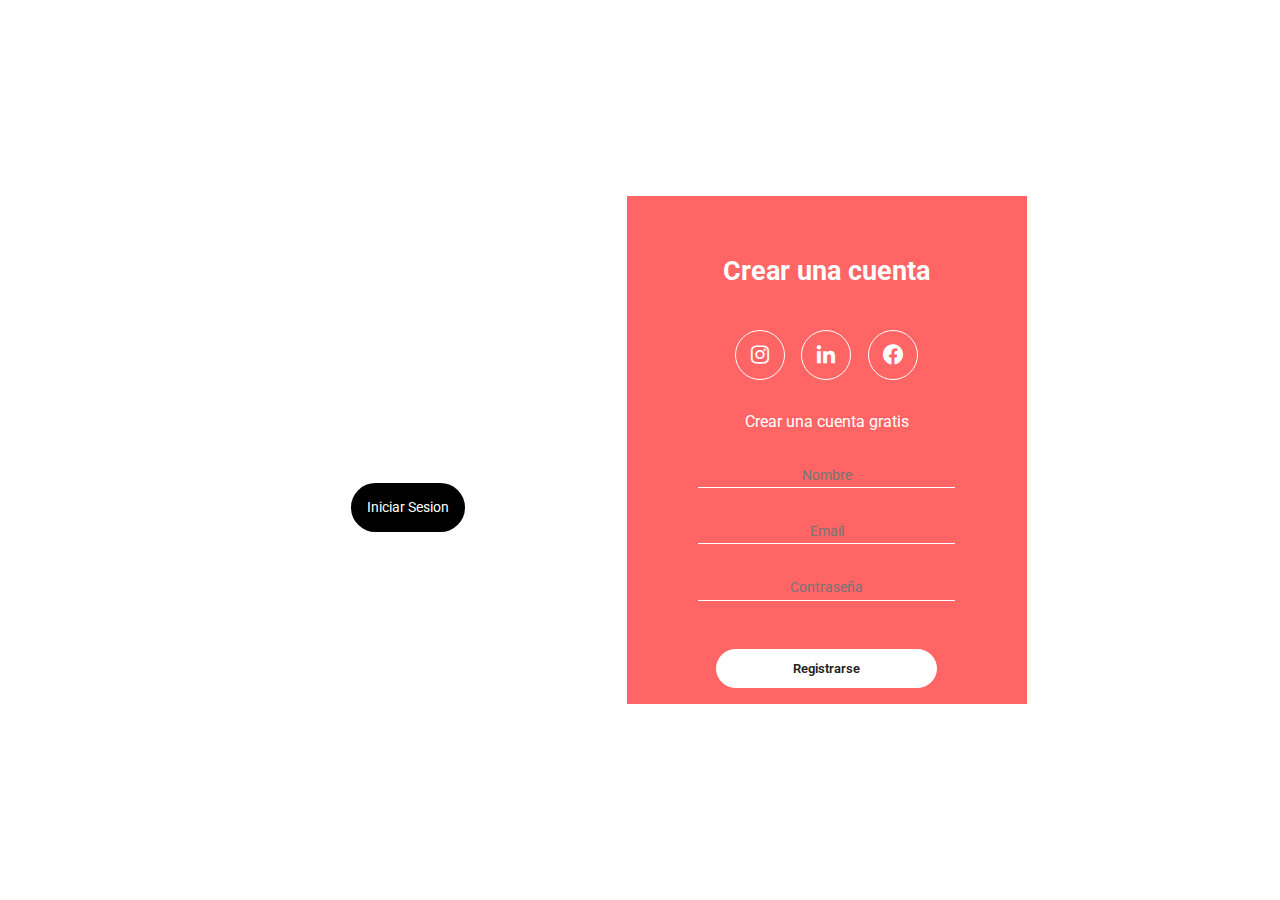
==== index.html @ 61be4610 "Initial commit" ====
<!DOCTYPE html>
<html lang="en">

<head>
    <meta charset="UTF-8">
    <meta http-equiv="X-UA-Compatible" content="IE=edge">
    <meta name="viewport" content="width=device-width, initial-scale=1.0">
    <link rel="stylesheet" href="style.css">
    <link rel="preconnect" href="https://fonts.googleapis.com">
    <link rel="preconnect" href="https://fonts.gstatic.com" crossorigin>
    <link href="https://fonts.googleapis.com/css2?family=Roboto:wght@400;700&display=swap" rel="stylesheet">
    <link href='https://unpkg.com/boxicons@2.1.1/css/boxicons.min.css' rel='stylesheet'>
    <title>Bienvenido</title>
</head>

<body>
    <div class="container-form sign-up">
        <div class="welcome-back">
            <div class="message">
                <h2>¡Bienvenido!</h2>
                <p>Si tienes una cuenta, por favor inicia sesion aqui</p>
                <a href="index2.html">
                <button class="sign-up-btn">Iniciar Sesion </button>
                </a>
        </div>
        <form class="formulario">
            <h2 class="create-account">Crear una cuenta</h2>
            <div class="iconos">
                <div class="border-icon">
                    <i class='bx bxl-instagram'></i>
                </div>
                <div class="border-icon">
                    <i class='bx bxl-linkedin' ></i>
                </div>
                <div class="border-icon">
                    <i class='bx bxl-facebook-circle' ></i>
                </div>
            </div>
            <p class="cuenta-gratis">Crear una cuenta gratis</p>
            <input type="text" placeholder="Nombre">
            <input type="email" placeholder="Email">
            <input type="password" placeholder="Contraseña">
            <input type="button" value="Registrarse">
        </form>
    </div>
    <div class="container-form sign-in">
        <form class="formulario">
            <h2 class="create-account">Iniciar Sesion</h2>
            <div class="iconos">
                <div class="border-icon">
                    <i class='bx bxl-instagram'></i>
                </div>
                <div class="border-icon">
                    <i class='bx bxl-linkedin' ></i>
                </div>
                <div class="border-icon">
                    <i class='bx bxl-facebook-circle' ></i>
                </div>
            </div>
            <p class="cuenta-gratis">¿Aun no tienes una cuenta?</p>
            <input type="email" placeholder="Email">
            <input type="password" placeholder="Contraseña">
            <input type="button" value="Iniciar Sesion">
        </form>
        <div class="welcome-back">
            <div class="message">
                <h2>Bienvenido de nuevo</h2>
                <p>Si aun no tienes una cuenta por favor registrese aqui</p>
                <button class="sign-in-btn">Registrarse</button>
            </div>
        </div>
    </div>
    <script src="script.js"></script>
</body>

</html>
---- style.css ----
* {
    margin: 0;
    padding: 0;
    box-sizing: border-box;
    font-family: 'Roboto', sans-serif;
}

body {
    height: 100vh;
    display: flex;
    align-items: center;
    justify-content: center;
    background-image: url(img/tiorene.jpg);
    background-position: center;
    background-repeat: no-repeat;
    background-size: cover;
    color: #fff;
}

.container-form {
    width: 90%;
    height: 90vh;
    display: flex;
    justify-content: space-around;
    transition:  all .5s ease-out;
}

.welcome-back {
    display: flex;
    align-items: center;
    text-align: center;
}

.message {
    padding: 1rem;
}

.message h2 {
    font-size: 1.7rem;
    padding: 1rem 0;
}

.message button {
    padding: 1rem;
    font-weight: 400;
    background-color: #000000;
    border-radius: 2rem;
    border: none;
    outline: none;
    cursor: pointer;
    font-size: .9rem;
    margin-top: 2rem;
    transition: all .3s ease-in;
    color: #fff;
}

.message button:hover {
    background-color: #ff0000;
}

.formulario {
    width: 400px;
    padding: 1rem;
    margin: 2rem;
    background-color: rgba(255, 0, 0, 0.602);
    text-align: center;
}

.create-account {
    padding: 2.7rem 0;
    font-size: 1.7rem;
}

.iconos {
    width: 200px;
    display: flex;
    justify-content: space-around;
    margin: auto;
}

.border-icon {
    height: 20px;
    width: 20px;
    display: flex;
    align-items: center;
    justify-content: center;
    padding: 1.5rem;
    border: solid thin white;
    border-radius: 50%;
    font-size: 1.5rem;
    transition: all .3s ease-in;
}

.border-icon:hover {
    background-color: #000000;
    cursor: pointer;
}

.cuenta-gratis {
    padding: 2rem 0;
}

.formulario input {
    width: 70%;
    display: block;
    margin: auto;
    margin-bottom: 2rem;
    background-color: transparent;
    border: none;
    border-bottom: white thin solid;
    text-align: center;
    outline: none;
    padding: .2rem 0;
    font-size: .9rem;
    color: white;
}

.formulario input[type="button"] {
    width: 60%;
    margin: auto;
    border: solid thin white;
    padding: .7rem;
    border-radius: 2rem;
    background-color: white;
    font-weight: 600;
    margin-top: 3rem;
    font-size: .8rem;
    cursor: pointer;
    color: #222;
}

.sign-in {
    position: absolute;
    opacity: 0;
    visibility: hidden;
}

.sign-in.active {
    opacity: 1;
    visibility: visible;
}

.sign-up.active {
    opacity: 0;
    visibility: hidden;
}
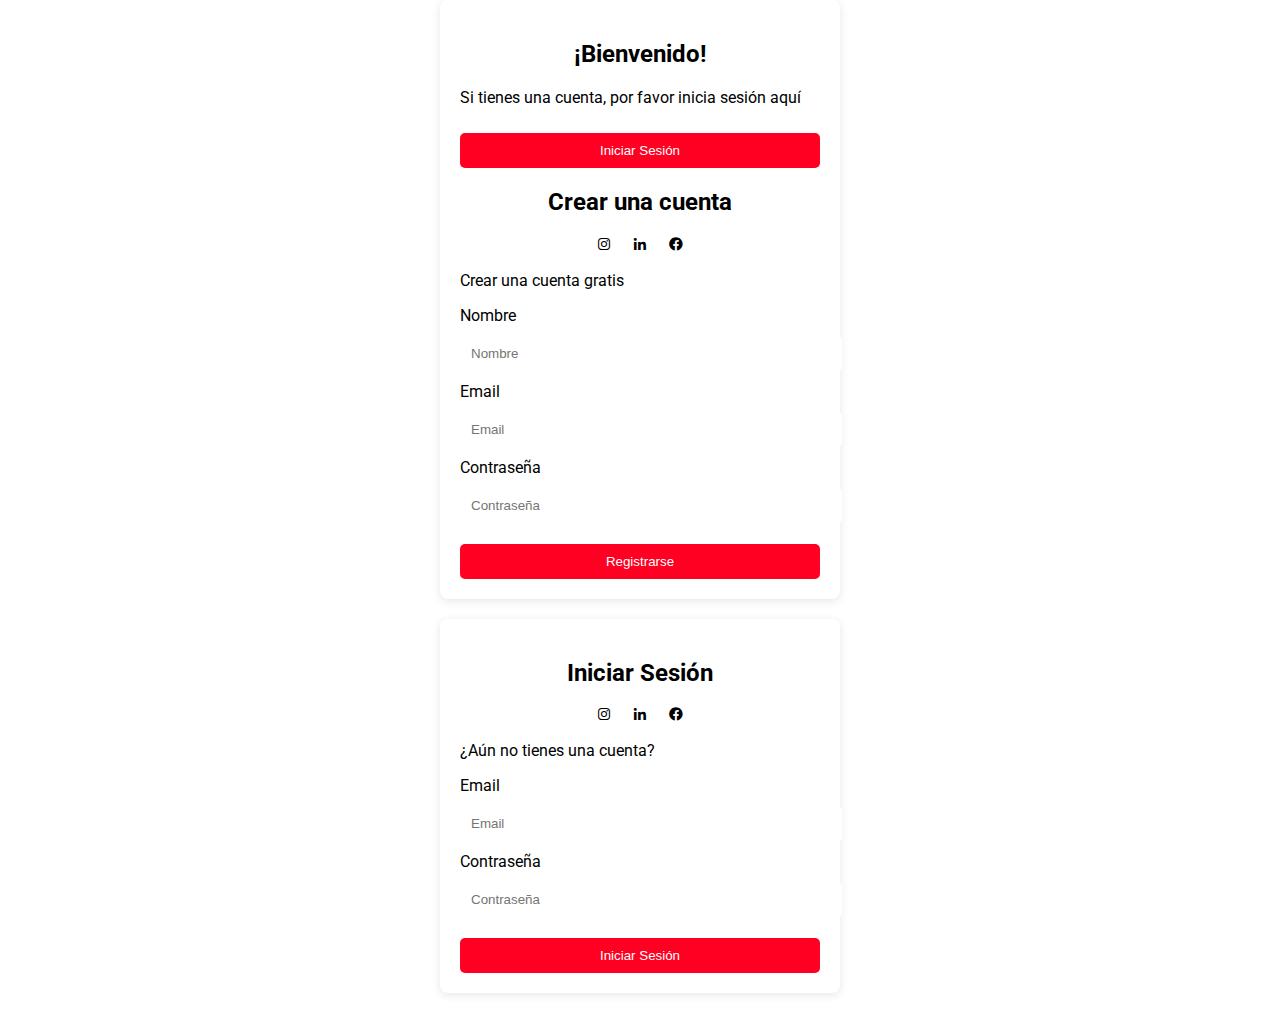
==== commit d14d1a22: "Initial commit" ====
--- a/index.html
+++ b/index.html
@@ -1,76 +1,78 @@
-<!DOCTYPE html>
-<html lang="en">
-
-<head>
-    <meta charset="UTF-8">
-    <meta http-equiv="X-UA-Compatible" content="IE=edge">
-    <meta name="viewport" content="width=device-width, initial-scale=1.0">
-    <link rel="stylesheet" href="style.css">
-    <link rel="preconnect" href="https://fonts.googleapis.com">
-    <link rel="preconnect" href="https://fonts.gstatic.com" crossorigin>
-    <link href="https://fonts.googleapis.com/css2?family=Roboto:wght@400;700&display=swap" rel="stylesheet">
-    <link href='https://unpkg.com/boxicons@2.1.1/css/boxicons.min.css' rel='stylesheet'>
-    <title>Bienvenido</title>
-</head>
-
-<body>
-    <div class="container-form sign-up">
-        <div class="welcome-back">
-            <div class="message">
-                <h2>¡Bienvenido!</h2>
-                <p>Si tienes una cuenta, por favor inicia sesion aqui</p>
-                <a href="index2.html">
-                <button class="sign-up-btn">Iniciar Sesion </button>
-                </a>
-        </div>
-        <form class="formulario">
-            <h2 class="create-account">Crear una cuenta</h2>
-            <div class="iconos">
-                <div class="border-icon">
-                    <i class='bx bxl-instagram'></i>
-                </div>
-                <div class="border-icon">
-                    <i class='bx bxl-linkedin' ></i>
-                </div>
-                <div class="border-icon">
-                    <i class='bx bxl-facebook-circle' ></i>
-                </div>
-            </div>
-            <p class="cuenta-gratis">Crear una cuenta gratis</p>
-            <input type="text" placeholder="Nombre">
-            <input type="email" placeholder="Email">
-            <input type="password" placeholder="Contraseña">
-            <input type="button" value="Registrarse">
-        </form>
-    </div>
-    <div class="container-form sign-in">
-        <form class="formulario">
-            <h2 class="create-account">Iniciar Sesion</h2>
-            <div class="iconos">
-                <div class="border-icon">
-                    <i class='bx bxl-instagram'></i>
-                </div>
-                <div class="border-icon">
-                    <i class='bx bxl-linkedin' ></i>
-                </div>
-                <div class="border-icon">
-                    <i class='bx bxl-facebook-circle' ></i>
-                </div>
-            </div>
-            <p class="cuenta-gratis">¿Aun no tienes una cuenta?</p>
-            <input type="email" placeholder="Email">
-            <input type="password" placeholder="Contraseña">
-            <input type="button" value="Iniciar Sesion">
-        </form>
-        <div class="welcome-back">
-            <div class="message">
-                <h2>Bienvenido de nuevo</h2>
-                <p>Si aun no tienes una cuenta por favor registrese aqui</p>
-                <button class="sign-in-btn">Registrarse</button>
-            </div>
-        </div>
-    </div>
-    <script src="script.js"></script>
-</body>
-
-</html>+<!DOCTYPE html>
+<html lang="en">
+
+<head>
+    <meta charset="UTF-8">
+    <meta http-equiv="X-UA-Compatible" content="IE=edge">
+    <meta name="viewport" content="width=device-width, initial-scale=1.0">
+    <link rel="stylesheet" href="style.css">
+    <link rel="preconnect" href="https://fonts.googleapis.com">
+    <link rel="preconnect" href="https://fonts.gstatic.com" crossorigin>
+    <link href="https://fonts.googleapis.com/css2?family=Roboto:wght@400;700&display=swap" rel="stylesheet">
+    <link href='https://unpkg.com/boxicons@2.1.1/css/boxicons.min.css' rel='stylesheet'>
+    <title>Bienvenido</title>
+</head>
+
+<body>
+    <div class="container">
+        <div class="form-container sign-up">
+            <div class="welcome-back">
+                <div class="message">
+                    <h2>¡Bienvenido!</h2>
+                    <p>Si tienes una cuenta, por favor inicia sesión aquí</p>
+                    <a href="index2.html">
+                        <button class="sign-up-btn">Iniciar Sesión</button>
+                    </a>
+                </div>
+            </div>
+            <form class="formulario" action="register.php" method="POST">
+                <h2 class="create-account">Crear una cuenta</h2>
+                <div class="iconos">
+                    <div class="border-icon">
+                        <i class='bx bxl-instagram'></i>
+                    </div>
+                    <div class="border-icon">
+                        <i class='bx bxl-linkedin'></i>
+                    </div>
+                    <div class="border-icon">
+                        <i class='bx bxl-facebook-circle'></i>
+                    </div>
+                </div>
+                <p class="cuenta-gratis">Crear una cuenta gratis</p>
+                <label for="name">Nombre</label>
+                <input type="text" id="name" name="name" placeholder="Nombre" required>
+                <label for="email">Email</label>
+                <input type="email" id="email" name="email" placeholder="Email" required>
+                <label for="password">Contraseña</label>
+                <input type="password" id="password" name="password" placeholder="Contraseña" required>
+                <button type="submit">Registrarse</button>
+            </form>
+        </div>
+
+        <div class="form-container sign-in">
+            <form class="formulario" action="login.php" method="POST">
+                <h2 class="create-account">Iniciar Sesión</h2>
+                <div class="iconos">
+                    <div class="border-icon">
+                        <i class='bx bxl-instagram'></i>
+                    </div>
+                    <div class="border-icon">
+                        <i class='bx bxl-linkedin'></i>
+                    </div>
+                    <div class="border-icon">
+                        <i class='bx bxl-facebook-circle'></i>
+                    </div>
+                </div>
+                <p class="cuenta-gratis">¿Aún no tienes una cuenta?</p>
+                <label for="login-email">Email</label>
+                <input type="email" id="login-email" name="login-email" placeholder="Email" required>
+                <label for="login-password">Contraseña</label>
+                <input type="password" id="login-password" name="login-password" placeholder="Contraseña" required>
+                <button type="submit">Iniciar Sesión</button>
+            </form>
+        </div>
+    </div>
+    <script src="script.js"></script>
+</body>
+
+</html>
--- a/style.css
+++ b/style.css
@@ -1,146 +1,84 @@
-* {
-    margin: 0;
-    padding: 0;
-    box-sizing: border-box;
-    font-family: 'Roboto', sans-serif;
-}
-
-body {
-    height: 100vh;
-    display: flex;
-    align-items: center;
-    justify-content: center;
-    background-image: url(img/tiorene.jpg);
-    background-position: center;
-    background-repeat: no-repeat;
-    background-size: cover;
-    color: #fff;
-}
-
-.container-form {
-    width: 90%;
-    height: 90vh;
-    display: flex;
-    justify-content: space-around;
-    transition:  all .5s ease-out;
-}
-
-.welcome-back {
-    display: flex;
-    align-items: center;
-    text-align: center;
-}
-
-.message {
-    padding: 1rem;
-}
-
-.message h2 {
-    font-size: 1.7rem;
-    padding: 1rem 0;
-}
-
-.message button {
-    padding: 1rem;
-    font-weight: 400;
-    background-color: #000000;
-    border-radius: 2rem;
-    border: none;
-    outline: none;
-    cursor: pointer;
-    font-size: .9rem;
-    margin-top: 2rem;
-    transition: all .3s ease-in;
-    color: #fff;
-}
-
-.message button:hover {
-    background-color: #ff0000;
-}
-
-.formulario {
-    width: 400px;
-    padding: 1rem;
-    margin: 2rem;
-    background-color: rgba(255, 0, 0, 0.602);
-    text-align: center;
-}
-
-.create-account {
-    padding: 2.7rem 0;
-    font-size: 1.7rem;
-}
-
-.iconos {
-    width: 200px;
-    display: flex;
-    justify-content: space-around;
-    margin: auto;
-}
-
-.border-icon {
-    height: 20px;
-    width: 20px;
-    display: flex;
-    align-items: center;
-    justify-content: center;
-    padding: 1.5rem;
-    border: solid thin white;
-    border-radius: 50%;
-    font-size: 1.5rem;
-    transition: all .3s ease-in;
-}
-
-.border-icon:hover {
-    background-color: #000000;
-    cursor: pointer;
-}
-
-.cuenta-gratis {
-    padding: 2rem 0;
-}
-
-.formulario input {
-    width: 70%;
-    display: block;
-    margin: auto;
-    margin-bottom: 2rem;
-    background-color: transparent;
-    border: none;
-    border-bottom: white thin solid;
-    text-align: center;
-    outline: none;
-    padding: .2rem 0;
-    font-size: .9rem;
-    color: white;
-}
-
-.formulario input[type="button"] {
-    width: 60%;
-    margin: auto;
-    border: solid thin white;
-    padding: .7rem;
-    border-radius: 2rem;
-    background-color: white;
-    font-weight: 600;
-    margin-top: 3rem;
-    font-size: .8rem;
-    cursor: pointer;
-    color: #222;
-}
-
-.sign-in {
-    position: absolute;
-    opacity: 0;
-    visibility: hidden;
-}
-
-.sign-in.active {
-    opacity: 1;
-    visibility: visible;
-}
-
-.sign-up.active {
-    opacity: 0;
-    visibility: hidden;
-}
+body {
+    font-family: 'Roboto', sans-serif;
+    margin: 0;
+    padding: 0;
+    display: flex;
+    justify-content: center;
+    align-items: center;
+    min-height: 100vh;
+    background-image: url(img/tiorene.jpg);
+    background-position: center;
+    background-repeat: no-repeat;
+    background-size: cover;
+    background-color: #ffffff;
+}
+
+.container {
+    display: flex;
+    flex-direction: column;
+    width: 90%;
+    max-width: 400px; /* Limit max width */
+    margin: auto;
+}
+
+.form-container {
+    background: rgb(255, 255, 255);
+    border-radius: 8px;
+    box-shadow: 0 2px 10px rgba(0, 0, 0, 0.1);
+    margin-bottom: 20px;
+    padding: 20px;
+}
+
+h2 {
+    text-align: center;
+}
+
+.iconos {
+    display: flex;
+    justify-content: center;
+    margin: 10px 0;
+}
+
+.border-icon {
+    margin: 0 10px;
+}
+
+input[type="text"],
+input[type="email"],
+input[type="password"] {
+    width: 100%;
+    padding: 10px;
+    margin: 10px 0;
+    border: 1px solid #ffffff;
+    border-radius: 5px;
+}
+
+button {
+    width: 100%;
+    padding: 10px;
+    background-color: #ff0022;
+    color: white;
+    border: none;
+    border-radius: 5px;
+    cursor: pointer;
+    margin-top: 10px;
+}
+
+button:hover {
+    background-color: #ff0000;
+}
+
+@media (max-width: 600px) {
+    .form-container {
+        padding: 15px;
+    }
+
+    h2 {
+        font-size: 1.5em;
+    }
+
+    .iconos {
+        flex-direction: row;
+        justify-content: space-around;
+    }
+}
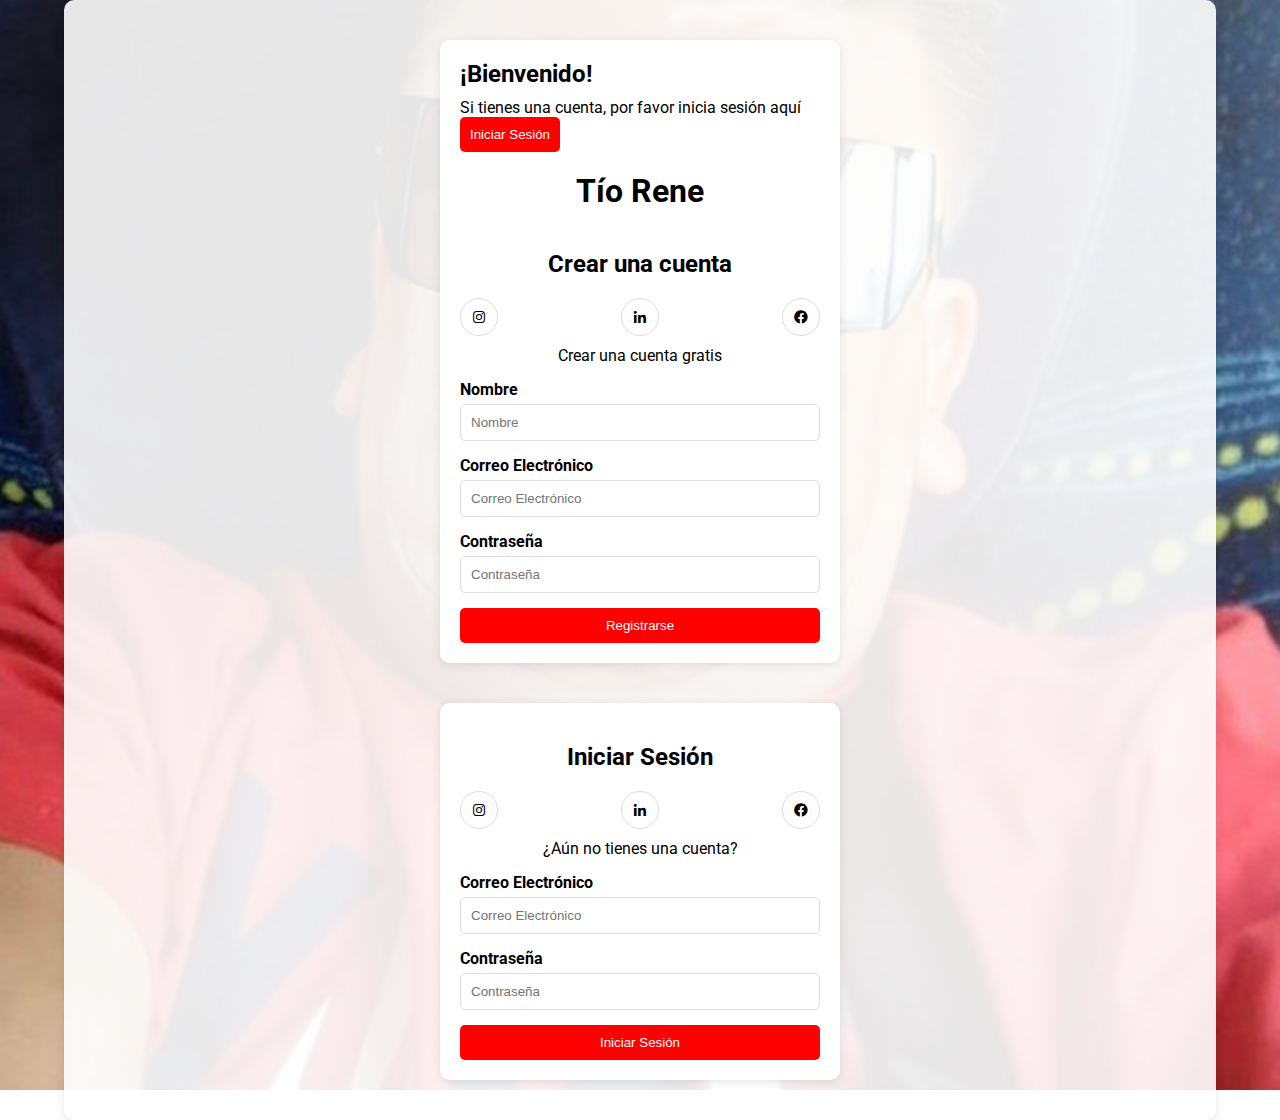
==== commit 704280b7: "Initial commit" ====
--- a/index.html
+++ b/index.html
@@ -1,5 +1,5 @@
 <!DOCTYPE html>
-<html lang="en">
+<html lang="es">
 
 <head>
     <meta charset="UTF-8">
@@ -11,21 +11,81 @@
     <link href="https://fonts.googleapis.com/css2?family=Roboto:wght@400;700&display=swap" rel="stylesheet">
     <link href='https://unpkg.com/boxicons@2.1.1/css/boxicons.min.css' rel='stylesheet'>
     <title>Bienvenido</title>
+    <style>
+        body {
+            background: url('tiorene.jpg') no-repeat center center fixed; /* Cambia 'fondo.jpg' por la ruta de tu imagen */
+            background-size: cover; /* Asegura que el fondo cubra toda la pantalla */
+            font-family: 'Roboto', sans-serif;
+            margin: 0;
+            padding: 0;
+        }
+
+        .container {
+            display: flex;
+            flex-direction: column; /* Cambiado a columna para mejorar la responsividad */
+            align-items: center; /* Centramos el contenido */
+            justify-content: flex-start; /* Alineamos al principio */
+            max-width: 1200px;
+            margin: auto;
+            padding: 20px;
+            box-shadow: 0 2px 10px rgba(0, 0, 0, 0.1);
+            background-color: rgba(255, 255, 255, 0.9); /* Fondo blanco con un poco de transparencia */
+            border-radius: 10px;
+            overflow: hidden; /* Para evitar desbordes */
+        }
+
+        .form-container {
+            width: 100%; /* Aseguramos que el contenedor ocupe todo el ancho */
+            max-width: 400px; /* Máximo ancho para formularios */
+            margin: 20px;
+            padding: 20px;
+            border-radius: 10px;
+            background-color: #fff; /* Fondo blanco para formularios */
+            box-shadow: 0 2px 10px rgba(0, 0, 0, 0.1);
+        }
+
+        h1 {
+            text-align: center;
+            margin: 20px 0;
+            font-size: 2em;
+        }
+
+        h2.create-account {
+            text-align: center;
+            margin: 20px 0;
+        }
+
+        @media (max-width: 768px) {
+            /* Ajustes para dispositivos móviles */
+            h1 {
+                font-size: 1.8em; /* Tamaño de fuente más pequeño en móviles */
+            }
+
+            .form-container {
+                padding: 15px; /* Menos padding en móviles */
+            }
+        }
+
+        /* Otros estilos pueden ir aquí según tu diseño */
+
+    </style>
 </head>
 
 <body>
     <div class="container">
-        <div class="form-container sign-up">
+        <!-- Formulario de Registro -->
+        <div class="form-container sign-up" id="sign-up-section">
             <div class="welcome-back">
                 <div class="message">
                     <h2>¡Bienvenido!</h2>
                     <p>Si tienes una cuenta, por favor inicia sesión aquí</p>
-                    <a href="index2.html">
+                    <a href="#sign-in" onclick="scrollToSignIn();">
                         <button class="sign-up-btn">Iniciar Sesión</button>
                     </a>
                 </div>
             </div>
-            <form class="formulario" action="register.php" method="POST">
+            <form class="formulario" id="signUpForm" onsubmit="return validateSignUp()">
+                <h1>Tío Rene</h1>
                 <h2 class="create-account">Crear una cuenta</h2>
                 <div class="iconos">
                     <div class="border-icon">
@@ -41,16 +101,17 @@
                 <p class="cuenta-gratis">Crear una cuenta gratis</p>
                 <label for="name">Nombre</label>
                 <input type="text" id="name" name="name" placeholder="Nombre" required>
-                <label for="email">Email</label>
-                <input type="email" id="email" name="email" placeholder="Email" required>
+                <label for="email">Correo Electrónico</label>
+                <input type="email" id="email" name="email" placeholder="Correo Electrónico" required>
                 <label for="password">Contraseña</label>
                 <input type="password" id="password" name="password" placeholder="Contraseña" required>
                 <button type="submit">Registrarse</button>
             </form>
         </div>
 
+        <!-- Formulario de Inicio de Sesión -->
         <div class="form-container sign-in">
-            <form class="formulario" action="login.php" method="POST">
+            <form class="formulario" id="signInForm" onsubmit="return validateSignIn()">
                 <h2 class="create-account">Iniciar Sesión</h2>
                 <div class="iconos">
                     <div class="border-icon">
@@ -64,15 +125,78 @@
                     </div>
                 </div>
                 <p class="cuenta-gratis">¿Aún no tienes una cuenta?</p>
-                <label for="login-email">Email</label>
-                <input type="email" id="login-email" name="login-email" placeholder="Email" required>
+                <label for="login-email">Correo Electrónico</label>
+                <input type="email" id="login-email" name="login-email" placeholder="Correo Electrónico" required>
                 <label for="login-password">Contraseña</label>
                 <input type="password" id="login-password" name="login-password" placeholder="Contraseña" required>
                 <button type="submit">Iniciar Sesión</button>
             </form>
         </div>
     </div>
-    <script src="script.js"></script>
+
+    <script>
+        // Validación del formulario de registro
+        function validateSignUp() {
+            var name = document.getElementById('name').value;
+            var email = document.getElementById('email').value;
+            var password = document.getElementById('password').value;
+
+            // Validar campos vacíos
+            if (name == "" || email == "" || password == "") {
+                alert("Por favor, completa todos los campos.");
+                return false;
+            }
+
+            // Validar formato del correo electrónico
+            var emailPattern = /^[^\s@]+@[^\s@]+\.[^\s@]+$/;
+            if (!emailPattern.test(email)) {
+                alert("Por favor, ingresa un correo electrónico válido.");
+                return false;
+            }
+
+            // Validar longitud de la contraseña (mínimo 6 caracteres)
+            if (password.length < 6) {
+                alert("La contraseña debe tener al menos 6 caracteres.");
+                return false;
+            }
+
+            // Si todo está correcto, redirigir a la página de éxito
+            window.location.href = "registro-exito.html"; // Redirige a la página de éxito
+            return false; // Evitar que el formulario se envíe de forma tradicional
+        }
+
+        // Validación del formulario de inicio de sesión
+        function validateSignIn() {
+            var email = document.getElementById('login-email').value;
+            var password = document.getElementById('login-password').value;
+
+            // Validar campos vacíos
+            if (email == "" || password == "") {
+                alert("Por favor, ingresa tu correo y contraseña.");
+                return false;
+            }
+
+            // Validar formato del correo electrónico
+            var emailPattern = /^[^\s@]+@[^\s@]+\.[^\s@]+$/;
+            if (!emailPattern.test(email)) {
+                alert("Por favor, ingresa un correo electrónico válido.");
+                return false;
+            }
+
+            // Si todo está correcto, redirigir a la página de éxito
+            window.location.href = 'login-exito.html'; // Redirige a la página de éxito
+            return false; // Evitar que el formulario se envíe de forma tradicional
+        }
+
+        function scrollToSignIn() {
+            // Función para desplazar la vista al formulario de inicio de sesión
+            document.querySelector('.sign-in').scrollIntoView({ behavior: 'smooth' });
+        }
+    </script>
 </body>
 
 </html>
+
+
+
+
--- a/style.css
+++ b/style.css
@@ -1,84 +1,89 @@
+* {
+    box-sizing: border-box;
+    margin: 0;
+    padding: 0;
+}
+
 body {
     font-family: 'Roboto', sans-serif;
-    margin: 0;
-    padding: 0;
+    background-color: #f0f0f0;
+    background-image: url('tiorene.jpg'); /* Agrega la ruta de tu imagen aquí */
+    background-size: cover; /* Asegura que la imagen cubra todo el fondo */
+    background-position: center; /* Centra la imagen en la pantalla */
+    background-repeat: no-repeat; /* Evita que la imagen se repita */
     display: flex;
     justify-content: center;
     align-items: center;
-    min-height: 100vh;
-    background-image: url(img/tiorene.jpg);
-    background-position: center;
-    background-repeat: no-repeat;
-    background-size: cover;
-    background-color: #ffffff;
+    height: 100vh; /* Asegura que el contenedor ocupe toda la altura de la ventana */
 }
 
 .container {
     display: flex;
     flex-direction: column;
     width: 90%;
-    max-width: 400px; /* Limit max width */
-    margin: auto;
+    max-width: 600px;
+    background: rgba(255, 255, 255, 0.8); /* Fondo blanco con un poco de transparencia */
+    border-radius: 8px;
+    box-shadow: 0 4px 10px rgba(0, 0, 0, 0.1);
+    padding: 20px;
 }
 
 .form-container {
-    background: rgb(255, 255, 255);
-    border-radius: 8px;
-    box-shadow: 0 2px 10px rgba(0, 0, 0, 0.1);
+    display: flex;
+    flex-direction: column;
     margin-bottom: 20px;
-    padding: 20px;
+}
+
+.formulario {
+    display: flex;
+    flex-direction: column;
 }
 
 h2 {
-    text-align: center;
+    margin-bottom: 10px;
 }
 
-.iconos {
-    display: flex;
-    justify-content: center;
-    margin: 10px 0;
+label {
+    margin-bottom: 5px;
+    font-weight: bold;
 }
 
-.border-icon {
-    margin: 0 10px;
-}
-
-input[type="text"],
-input[type="email"],
-input[type="password"] {
-    width: 100%;
+input {
+    margin-bottom: 15px;
     padding: 10px;
-    margin: 10px 0;
-    border: 1px solid #ffffff;
+    border: 1px solid #ddd;
     border-radius: 5px;
 }
 
 button {
-    width: 100%;
     padding: 10px;
-    background-color: #ff0022;
+    background-color: #ff0000;
     color: white;
     border: none;
     border-radius: 5px;
     cursor: pointer;
-    margin-top: 10px;
 }
 
 button:hover {
     background-color: #ff0000;
 }
 
-@media (max-width: 600px) {
-    .form-container {
-        padding: 15px;
-    }
+.iconos {
+    display: flex;
+    justify-content: space-between;
+    margin-bottom: 10px;
+}
 
-    h2 {
-        font-size: 1.5em;
-    }
+.border-icon {
+    border: 1px solid #ddd;
+    border-radius: 50%;
+    padding: 10px;
+    display: flex;
+    justify-content: center;
+    align-items: center;
+}
 
-    .iconos {
-        flex-direction: row;
-        justify-content: space-around;
-    }
+.cuenta-gratis {
+    text-align: center;
+    margin-bottom: 15px;
 }
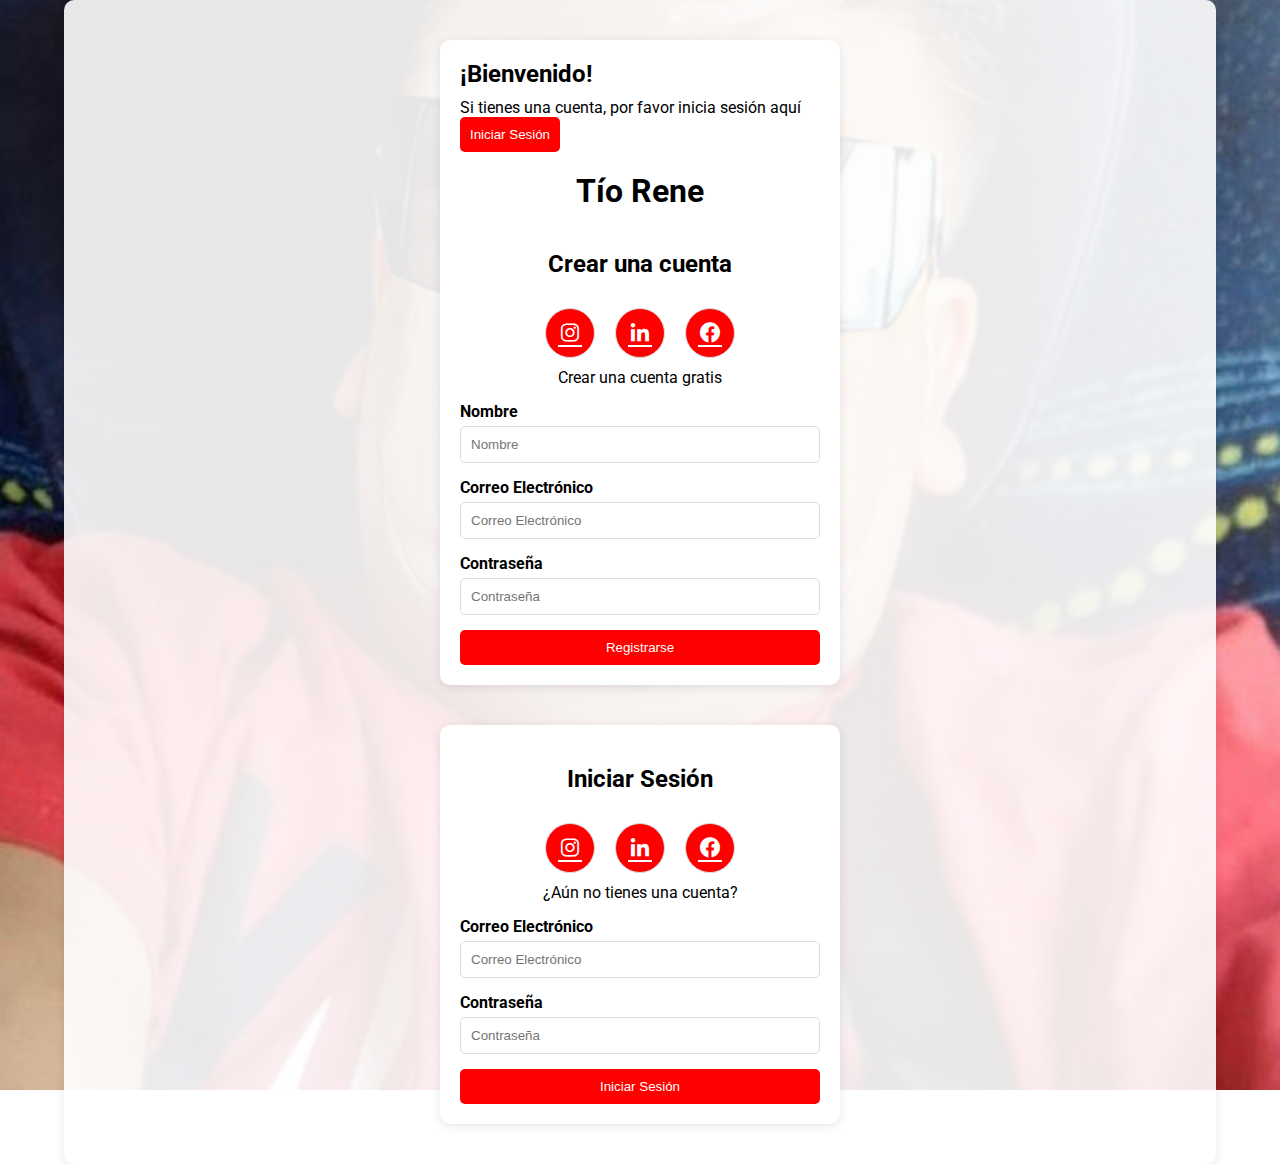
==== commit 5ef9fcd6: "Initial commit" ====
--- a/index.html
+++ b/index.html
@@ -55,6 +55,25 @@
             margin: 20px 0;
         }
 
+        .iconos {
+            display: flex;
+            justify-content: center; /* Centra los iconos horizontalmente */
+            margin: 10px 0;
+        }
+
+        .border-icon {
+            display: flex;
+            justify-content: center; /* Centra el contenido del círculo */
+            align-items: center; /* Centra verticalmente el contenido */
+            width: 50px; /* Ajusta el tamaño del círculo */
+            height: 50px; /* Ajusta el tamaño del círculo */
+            border-radius: 50%; /* Hace que el contenedor sea un círculo */
+            background-color: red; /* Cambia el color de fondo a rojo */
+            margin: 0 10px; /* Espaciado entre iconos */
+            color: white; /* Color del icono */
+            font-size: 24px; /* Tamaño del icono */
+        }
+
         @media (max-width: 768px) {
             /* Ajustes para dispositivos móviles */
             h1 {
@@ -88,15 +107,15 @@
                 <h1>Tío Rene</h1>
                 <h2 class="create-account">Crear una cuenta</h2>
                 <div class="iconos">
-                    <div class="border-icon">
+                    <a href="https://www.instagram.com" target="_blank" class="border-icon">
                         <i class='bx bxl-instagram'></i>
-                    </div>
-                    <div class="border-icon">
+                    </a>
+                    <a href="https://www.linkedin.com" target="_blank" class="border-icon">
                         <i class='bx bxl-linkedin'></i>
-                    </div>
-                    <div class="border-icon">
+                    </a>
+                    <a href="https://www.facebook.com" target="_blank" class="border-icon">
                         <i class='bx bxl-facebook-circle'></i>
-                    </div>
+                    </a>
                 </div>
                 <p class="cuenta-gratis">Crear una cuenta gratis</p>
                 <label for="name">Nombre</label>
@@ -114,15 +133,15 @@
             <form class="formulario" id="signInForm" onsubmit="return validateSignIn()">
                 <h2 class="create-account">Iniciar Sesión</h2>
                 <div class="iconos">
-                    <div class="border-icon">
+                    <a href="https://www.instagram.com" target="_blank" class="border-icon">
                         <i class='bx bxl-instagram'></i>
-                    </div>
-                    <div class="border-icon">
+                    </a>
+                    <a href="https://www.linkedin.com" target="_blank" class="border-icon">
                         <i class='bx bxl-linkedin'></i>
-                    </div>
-                    <div class="border-icon">
+                    </a>
+                    <a href="https://www.facebook.com" target="_blank" class="border-icon">
                         <i class='bx bxl-facebook-circle'></i>
-                    </div>
+                    </a>
                 </div>
                 <p class="cuenta-gratis">¿Aún no tienes una cuenta?</p>
                 <label for="login-email">Correo Electrónico</label>
@@ -196,7 +215,3 @@
 </body>
 
 </html>
-
-
-
-
--- a/style.css
+++ b/style.css
@@ -6,7 +6,7 @@
 
 body {
     font-family: 'Roboto', sans-serif;
-    background-color: #f0f0f0;
+    background-color: #ffffff;
     background-image: url('tiorene.jpg'); /* Agrega la ruta de tu imagen aquí */
     background-size: cover; /* Asegura que la imagen cubra todo el fondo */
     background-position: center; /* Centra la imagen en la pantalla */
@@ -22,7 +22,7 @@
     flex-direction: column;
     width: 90%;
     max-width: 600px;
-    background: rgba(255, 255, 255, 0.8); /* Fondo blanco con un poco de transparencia */
+    background: rgba(255, 0, 0, 0.8); /* Fondo blanco con un poco de transparencia */
     border-radius: 8px;
     box-shadow: 0 4px 10px rgba(0, 0, 0, 0.1);
     padding: 20px;
